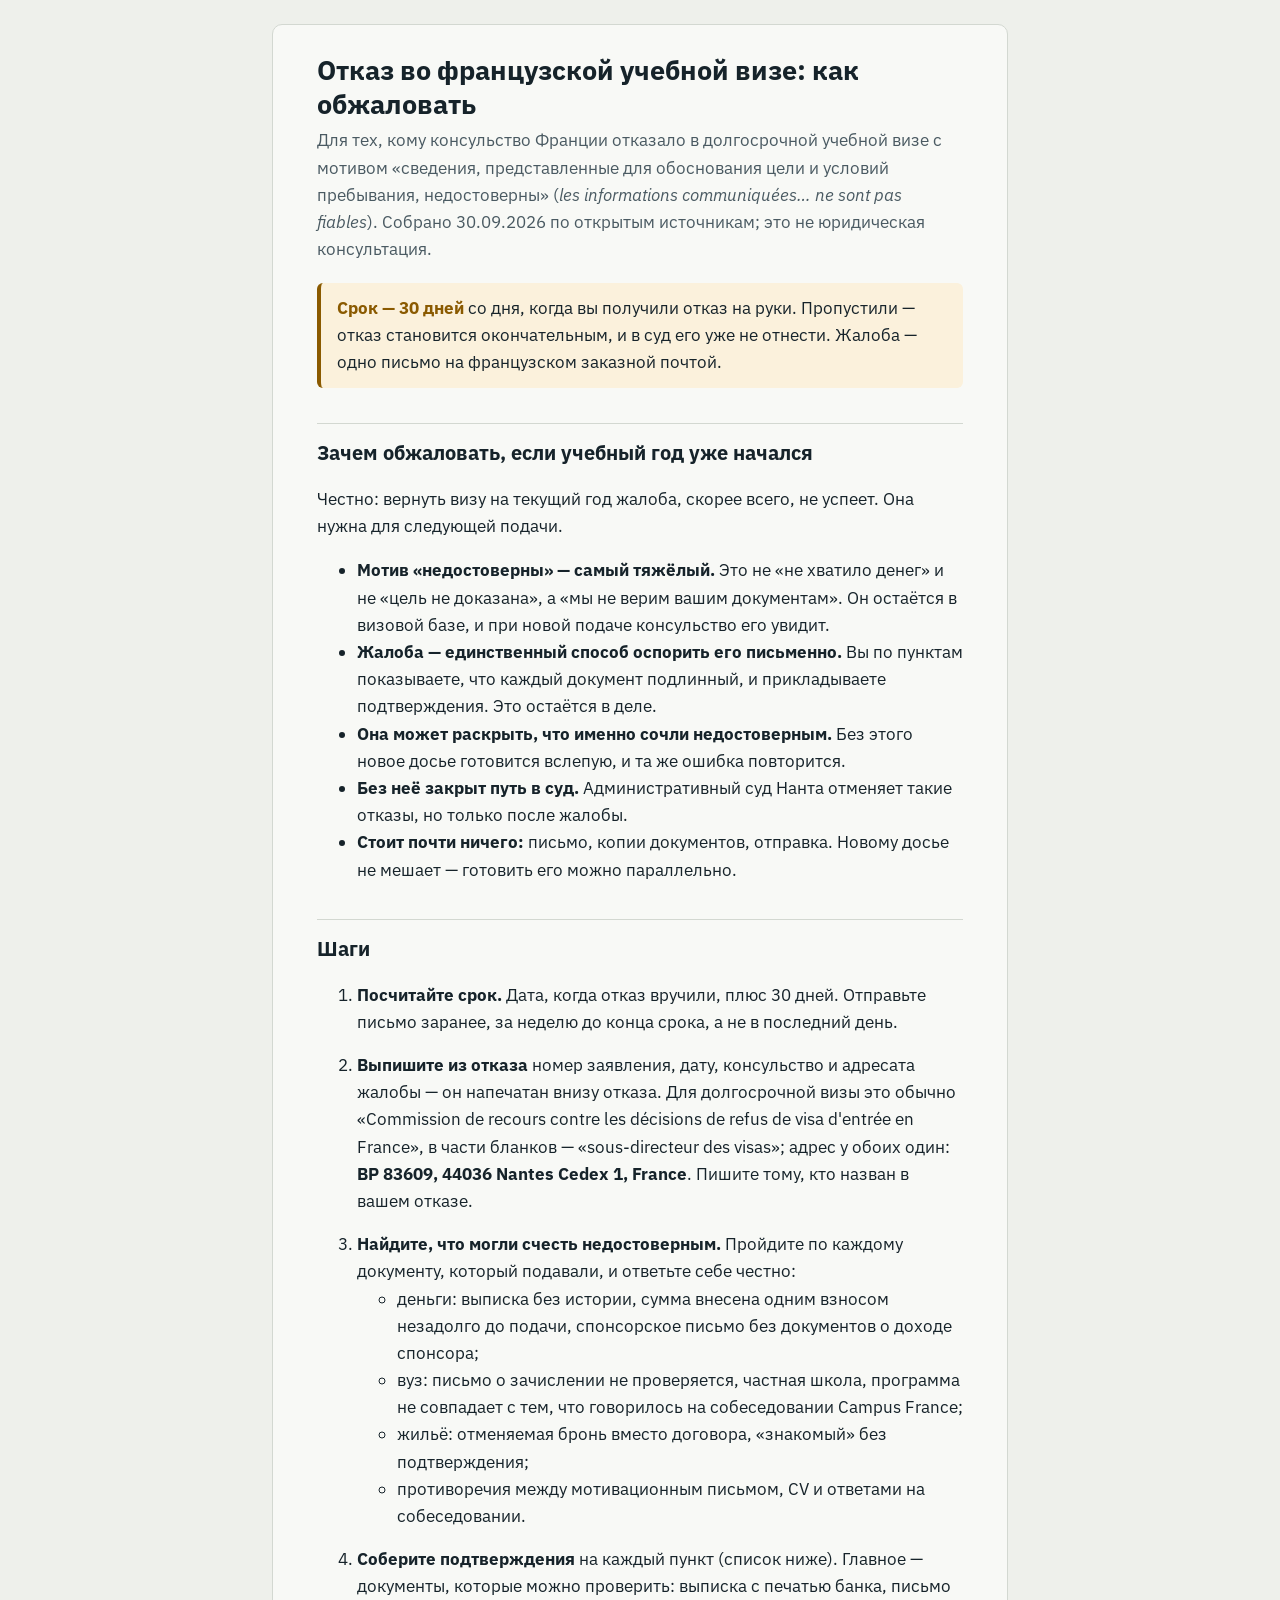
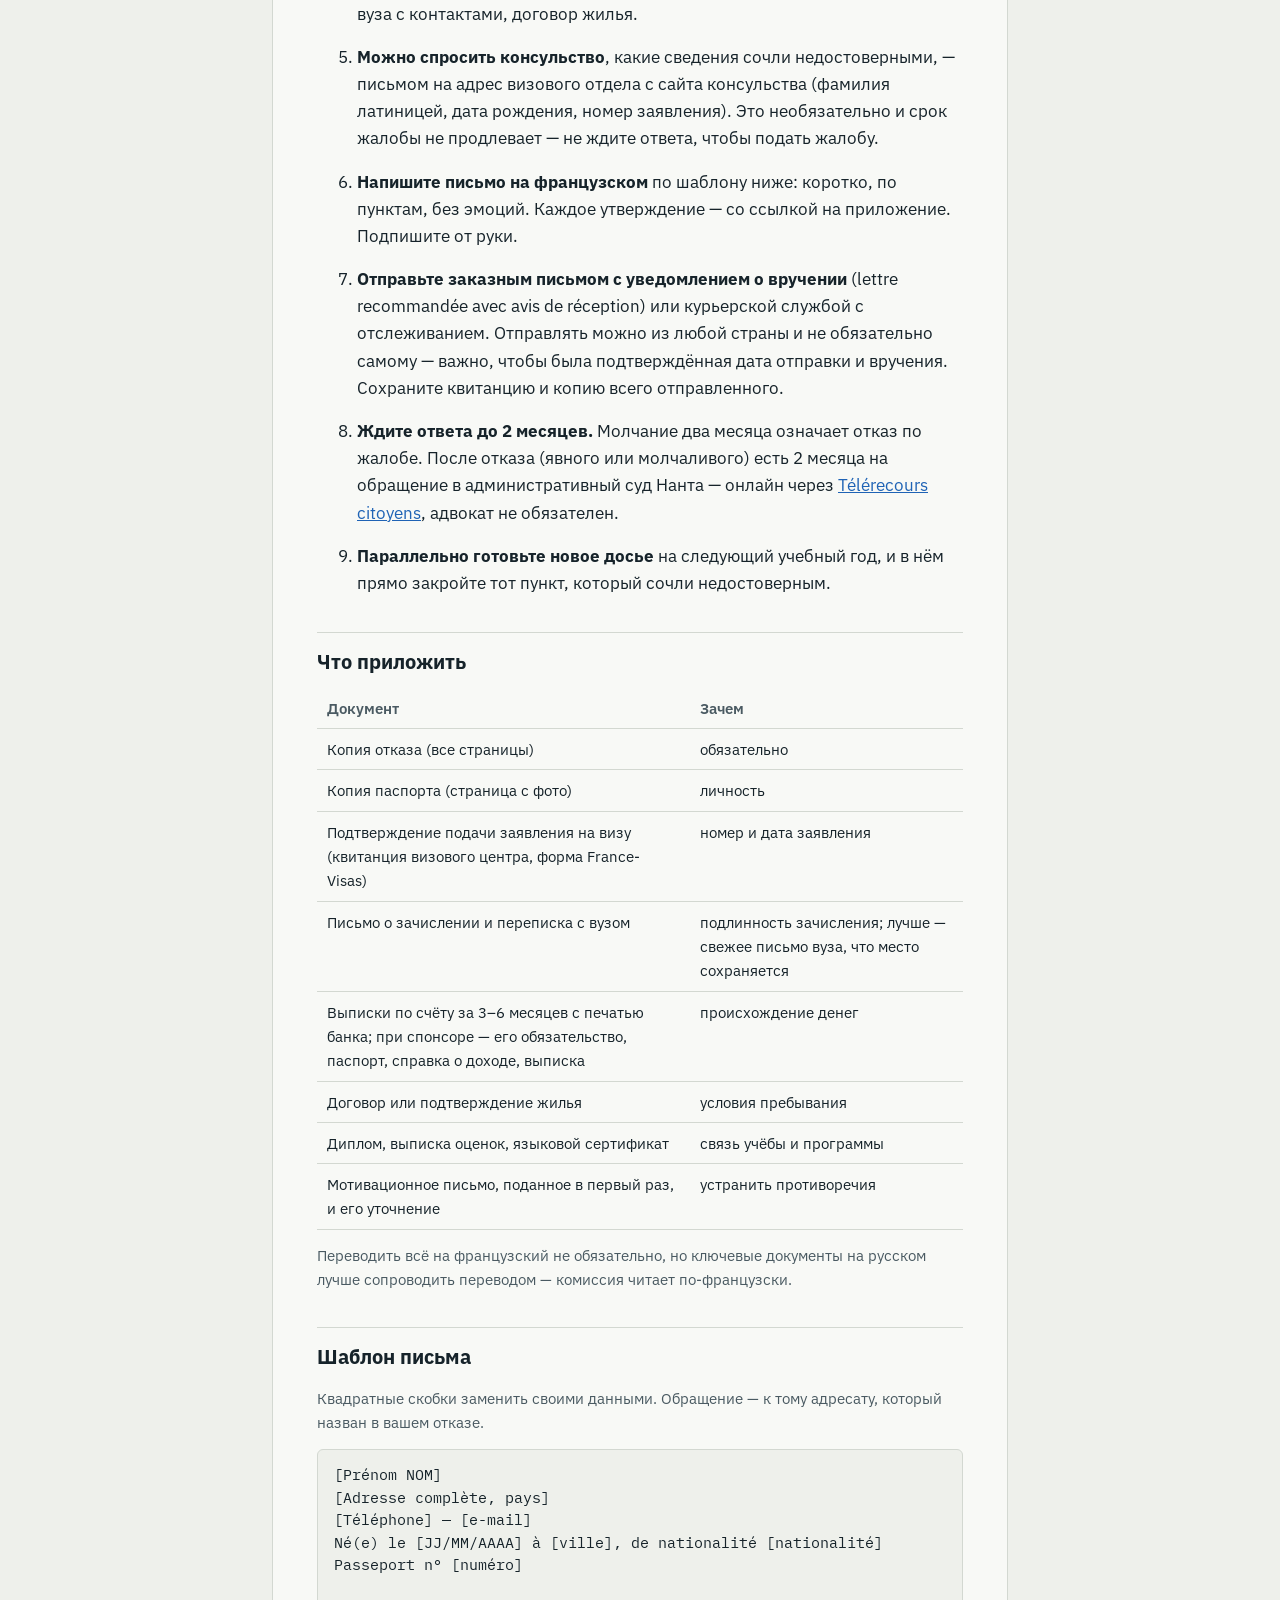
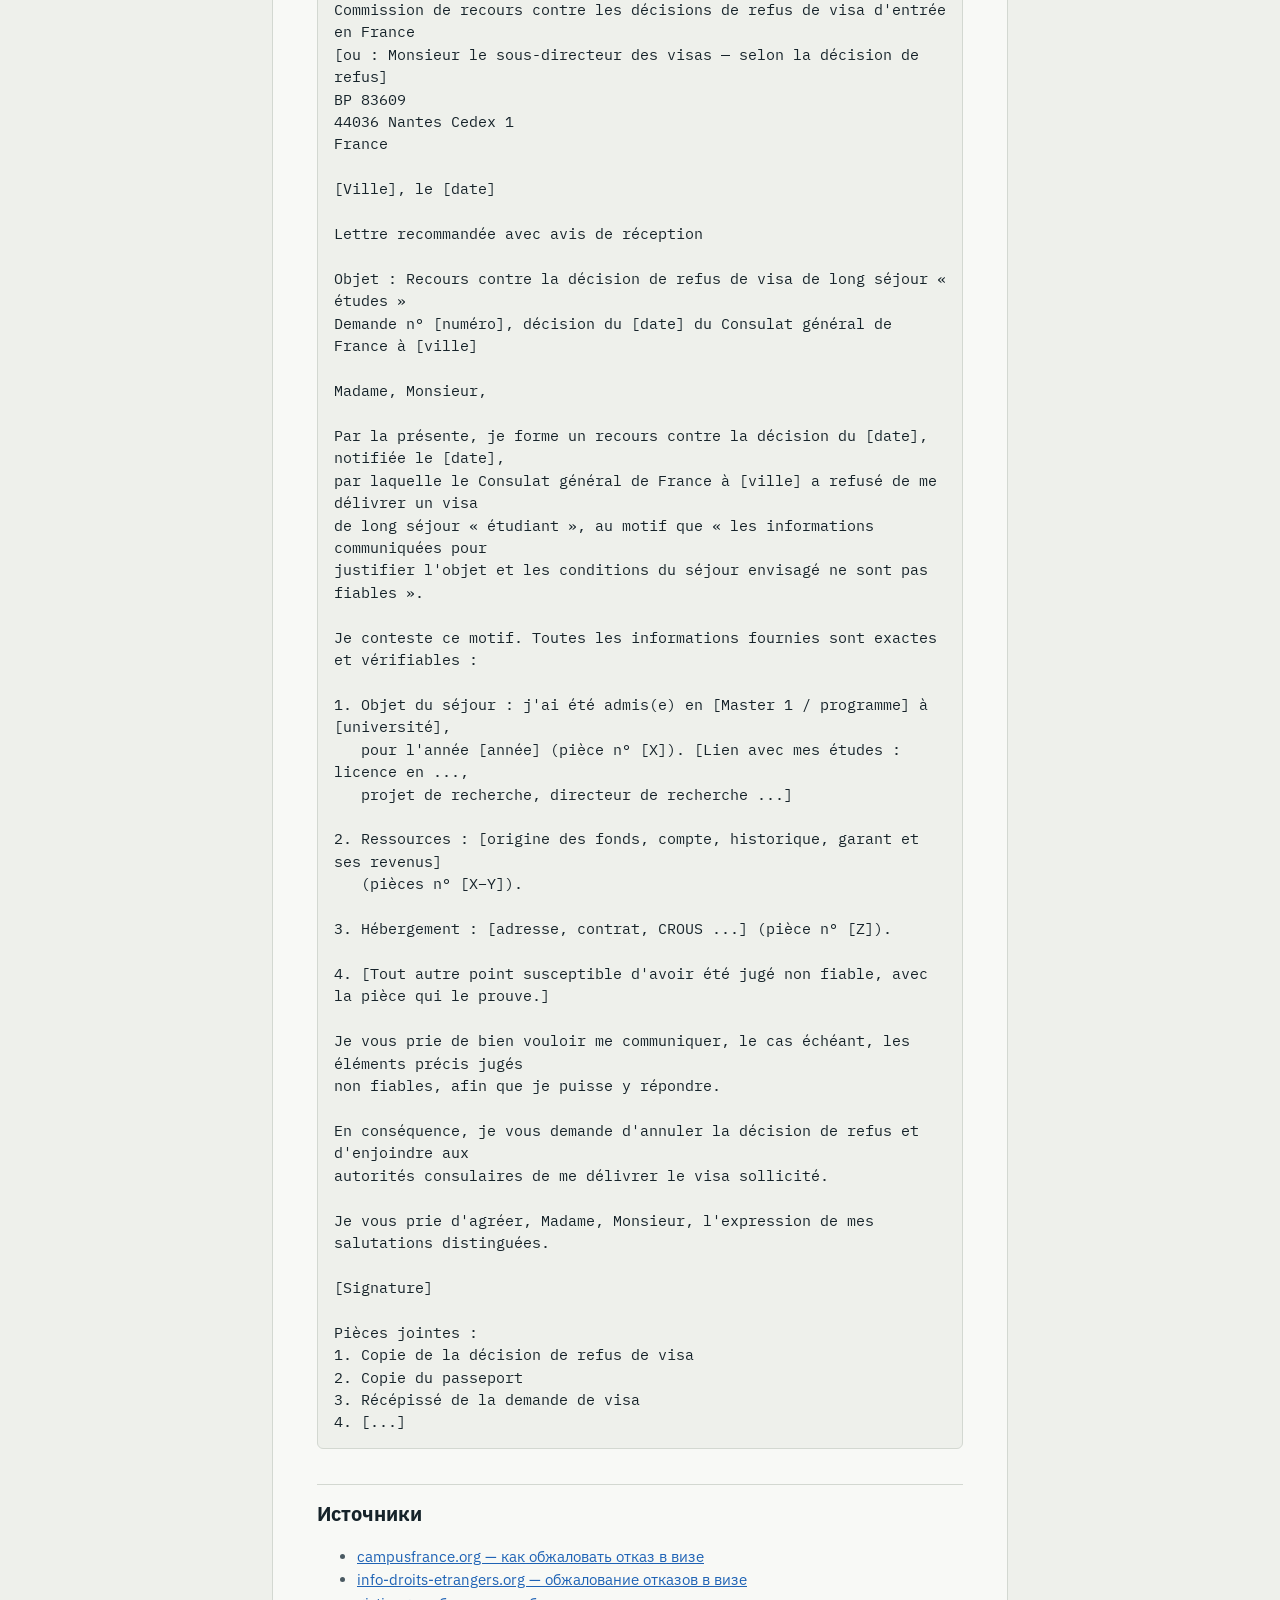
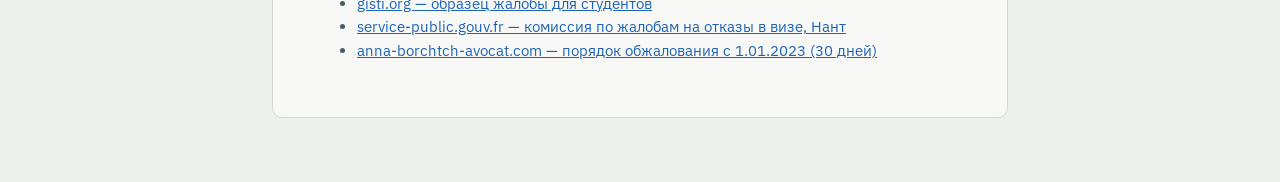
==== life/france/visa-refusal-appeal/index.html @ 709fa616 "visa-refusal-appeal: как обжаловать отказ во французской учебной визе Co-Authored-By: Claude Opus 5." ====
<!doctype html>
<html lang="ru">
<head>
<meta charset="utf-8">
<meta name="viewport" content="width=device-width, initial-scale=1">
<title>Отказ во французской учебной визе: как обжаловать</title>
<meta name="description" content="Отказ во французской долгосрочной учебной визе с мотивом «сведения недостоверны»: зачем обжаловать, даже если учебный год уже начался, и как подать жалобу в Нант за 30 дней. Шаги, список приложений, шаблон письма на французском.">
<link rel="canonical" href="https://mpashka.github.io/pages/life/france/visa-refusal-appeal/">
<meta property="og:type" content="article">
<meta property="og:url" content="https://mpashka.github.io/pages/life/france/visa-refusal-appeal/">
<meta property="og:title" content="Отказ во французской учебной визе: как обжаловать">
<meta property="og:description" content="30 дней на жалобу в Нант. Зачем она нужна, что приложить, шаблон письма на французском.">
<meta property="og:locale" content="ru_RU">
<link rel="preconnect" href="https://fonts.googleapis.com">
<link rel="preconnect" href="https://fonts.gstatic.com" crossorigin>
<link rel="stylesheet" href="https://fonts.googleapis.com/css2?family=IBM+Plex+Mono:wght@400;500&family=IBM+Plex+Sans:ital,wght@0,400;0,500;0,600;1,400&display=swap&subset=cyrillic,latin-ext">
<style>
:root {
  color-scheme: light;
  --ground: #eef0eb;
  --paper: #f8f9f6;
  --ink: #16232a;
  --ink-2: #4a5a62;
  --rule: #d3d8d1;
  --signal: #8a5a00;
  --signal-bg: #fbf1dc;
  --link: #1f63b5;
}
@media (prefers-color-scheme: dark) {
  :root {
    color-scheme: dark;
    --ground: #12181b;
    --paper: #182125;
    --ink: #e4eae7;
    --ink-2: #a7b4b9;
    --rule: #2e3a3f;
    --signal: #f0b54a;
    --signal-bg: #2b2415;
    --link: #7fb2f0;
  }
}
* { box-sizing: border-box; }
body {
  margin: 0;
  background: var(--ground);
  color: var(--ink);
  font: 17px/1.6 "IBM Plex Sans", system-ui, -apple-system, "Segoe UI", sans-serif;
  padding: 24px 16px 64px;
}
main {
  max-width: 46rem;
  margin: 0 auto;
  background: var(--paper);
  border: 1px solid var(--rule);
  border-radius: 10px;
  padding: 28px clamp(16px, 4vw, 44px) 40px;
}
h1 { font-size: 1.7rem; line-height: 1.25; margin: 0 0 .4rem; }
h2 { font-size: 1.25rem; margin: 2.2rem 0 .6rem; padding-top: .8rem; border-top: 1px solid var(--rule); }
h3 { font-size: 1.05rem; margin: 1.4rem 0 .4rem; }
p, li { max-width: 42rem; }
.lead { color: var(--ink-2); margin-top: 0; }
.alert {
  background: var(--signal-bg);
  border-left: 4px solid var(--signal);
  padding: 12px 16px;
  border-radius: 6px;
  margin: 1.2rem 0;
}
.alert strong { color: var(--signal); }
a { color: var(--link); }
ol.steps > li { margin-bottom: 1rem; }
code, pre { font-family: "IBM Plex Mono", ui-monospace, monospace; font-size: .88em; }
.letter {
  overflow-x: auto;
  background: var(--ground);
  border: 1px solid var(--rule);
  border-radius: 6px;
  padding: 14px 16px;
  white-space: pre-wrap;
  line-height: 1.5;
}
.table-wrap { overflow-x: auto; }
table { border-collapse: collapse; width: 100%; font-size: .95rem; }
th, td { text-align: left; vertical-align: top; padding: 8px 10px; border-bottom: 1px solid var(--rule); }
th { color: var(--ink-2); font-weight: 600; }
.muted { color: var(--ink-2); font-size: .92rem; }
</style>
</head>
<body>
<main>
<h1>Отказ во французской учебной визе: как обжаловать</h1>
<p class="lead">Для тех, кому консульство Франции отказало в долгосрочной учебной визе с мотивом
«сведения, представленные для обоснования цели и условий пребывания, недостоверны»
(<i>les informations communiquées… ne sont pas fiables</i>). Собрано 30.09.2026 по открытым
источникам; это не юридическая консультация.</p>

<div class="alert"><strong>Срок — 30 дней</strong> со дня, когда вы получили отказ на руки. Пропустили —
отказ становится окончательным, и в суд его уже не отнести. Жалоба — одно письмо на французском
заказной почтой.</div>

<h2>Зачем обжаловать, если учебный год уже начался</h2>
<p>Честно: вернуть визу на текущий год жалоба, скорее всего, не успеет. Она нужна для следующей подачи.</p>
<ul>
  <li><b>Мотив «недостоверны» — самый тяжёлый.</b> Это не «не хватило денег» и не «цель не
    доказана», а «мы не верим вашим документам». Он остаётся в визовой базе, и при новой подаче
    консульство его увидит.</li>
  <li><b>Жалоба — единственный способ оспорить его письменно.</b> Вы по пунктам показываете, что
    каждый документ подлинный, и прикладываете подтверждения. Это остаётся в деле.</li>
  <li><b>Она может раскрыть, что именно сочли недостоверным.</b> Без этого новое досье
    готовится вслепую, и та же ошибка повторится.</li>
  <li><b>Без неё закрыт путь в суд.</b> Административный суд Нанта отменяет такие отказы, но
    только после жалобы.</li>
  <li><b>Стоит почти ничего:</b> письмо, копии документов, отправка. Новому досье не мешает —
    готовить его можно параллельно.</li>
</ul>

<h2>Шаги</h2>
<ol class="steps">
  <li><b>Посчитайте срок.</b> Дата, когда отказ вручили, плюс 30 дней. Отправьте письмо
    заранее, за неделю до конца срока, а не в последний день.</li>
  <li><b>Выпишите из отказа</b> номер заявления, дату, консульство и адресата жалобы — он
    напечатан внизу отказа. Для долгосрочной визы это обычно «Commission de recours contre les
    décisions de refus de visa d'entrée en France», в части бланков — «sous-directeur des visas»;
    адрес у обоих один: <b>BP 83609, 44036 Nantes Cedex 1, France</b>. Пишите тому, кто назван в
    вашем отказе.</li>
  <li><b>Найдите, что могли счесть недостоверным.</b> Пройдите по каждому документу, который
    подавали, и ответьте себе честно:
    <ul>
      <li>деньги: выписка без истории, сумма внесена одним взносом незадолго до подачи,
        спонсорское письмо без документов о доходе спонсора;</li>
      <li>вуз: письмо о зачислении не проверяется, частная школа, программа не совпадает с
        тем, что говорилось на собеседовании Campus France;</li>
      <li>жильё: отменяемая бронь вместо договора, «знакомый» без подтверждения;</li>
      <li>противоречия между мотивационным письмом, CV и ответами на собеседовании.</li>
    </ul></li>
  <li><b>Соберите подтверждения</b> на каждый пункт (список ниже). Главное — документы, которые
    можно проверить: выписка с печатью банка, письмо вуза с контактами, договор жилья.</li>
  <li><b>Можно спросить консульство</b>, какие сведения сочли недостоверными, — письмом на
    адрес визового отдела с сайта консульства (фамилия латиницей, дата рождения, номер
    заявления). Это необязательно и срок жалобы не продлевает — не ждите ответа, чтобы подать жалобу.</li>
  <li><b>Напишите письмо на французском</b> по шаблону ниже: коротко, по пунктам, без эмоций.
    Каждое утверждение — со ссылкой на приложение. Подпишите от руки.</li>
  <li><b>Отправьте заказным письмом с уведомлением о вручении</b> (lettre recommandée avec avis
    de réception) или курьерской службой с отслеживанием. Отправлять можно из любой страны и
    не обязательно самому — важно, чтобы была подтверждённая дата отправки и вручения. Сохраните
    квитанцию и копию всего отправленного.</li>
  <li><b>Ждите ответа до 2 месяцев.</b> Молчание два месяца означает отказ по жалобе. После
    отказа (явного или молчаливого) есть 2 месяца на обращение в административный суд Нанта —
    онлайн через <a href="https://citoyens.telerecours.fr/">Télérecours citoyens</a>, адвокат не обязателен.</li>
  <li><b>Параллельно готовьте новое досье</b> на следующий учебный год, и в нём прямо закройте тот
    пункт, который сочли недостоверным.</li>
</ol>

<h2>Что приложить</h2>
<div class="table-wrap">
<table>
  <tr><th>Документ</th><th>Зачем</th></tr>
  <tr><td>Копия отказа (все страницы)</td><td>обязательно</td></tr>
  <tr><td>Копия паспорта (страница с фото)</td><td>личность</td></tr>
  <tr><td>Подтверждение подачи заявления на визу (квитанция визового центра, форма France-Visas)</td><td>номер и дата заявления</td></tr>
  <tr><td>Письмо о зачислении и переписка с вузом</td><td>подлинность зачисления; лучше — свежее письмо вуза, что место сохраняется</td></tr>
  <tr><td>Выписки по счёту за 3–6 месяцев с печатью банка; при спонсоре — его обязательство, паспорт, справка о доходе, выписка</td><td>происхождение денег</td></tr>
  <tr><td>Договор или подтверждение жилья</td><td>условия пребывания</td></tr>
  <tr><td>Диплом, выписка оценок, языковой сертификат</td><td>связь учёбы и программы</td></tr>
  <tr><td>Мотивационное письмо, поданное в первый раз, и его уточнение</td><td>устранить противоречия</td></tr>
</table>
</div>
<p class="muted">Переводить всё на французский не обязательно, но ключевые документы на русском лучше
сопроводить переводом — комиссия читает по-французски.</p>

<h2>Шаблон письма</h2>
<p class="muted">Квадратные скобки заменить своими данными. Обращение — к тому адресату, который назван в вашем отказе.</p>
<pre class="letter">[Prénom NOM]
[Adresse complète, pays]
[Téléphone] — [e-mail]
Né(e) le [JJ/MM/AAAA] à [ville], de nationalité [nationalité]
Passeport n° [numéro]

Commission de recours contre les décisions de refus de visa d'entrée en France
[ou : Monsieur le sous-directeur des visas — selon la décision de refus]
BP 83609
44036 Nantes Cedex 1
France

[Ville], le [date]

Lettre recommandée avec avis de réception

Objet : Recours contre la décision de refus de visa de long séjour « études »
Demande n° [numéro], décision du [date] du Consulat général de France à [ville]

Madame, Monsieur,

Par la présente, je forme un recours contre la décision du [date], notifiée le [date],
par laquelle le Consulat général de France à [ville] a refusé de me délivrer un visa
de long séjour « étudiant », au motif que « les informations communiquées pour
justifier l'objet et les conditions du séjour envisagé ne sont pas fiables ».

Je conteste ce motif. Toutes les informations fournies sont exactes et vérifiables :

1. Objet du séjour : j'ai été admis(e) en [Master 1 / programme] à [université],
   pour l'année [année] (pièce n° [X]). [Lien avec mes études : licence en ...,
   projet de recherche, directeur de recherche ...]

2. Ressources : [origine des fonds, compte, historique, garant et ses revenus]
   (pièces n° [X–Y]).

3. Hébergement : [adresse, contrat, CROUS ...] (pièce n° [Z]).

4. [Tout autre point susceptible d'avoir été jugé non fiable, avec la pièce qui le prouve.]

Je vous prie de bien vouloir me communiquer, le cas échéant, les éléments précis jugés
non fiables, afin que je puisse y répondre.

En conséquence, je vous demande d'annuler la décision de refus et d'enjoindre aux
autorités consulaires de me délivrer le visa sollicité.

Je vous prie d'agréer, Madame, Monsieur, l'expression de mes salutations distinguées.

[Signature]

Pièces jointes :
1. Copie de la décision de refus de visa
2. Copie du passeport
3. Récépissé de la demande de visa
4. [...]</pre>

<h2>Источники</h2>
<ul class="muted">
  <li><a href="https://www.campusfrance.org/en/appeal-visa-refusal">campusfrance.org — как обжаловать отказ в визе</a></li>
  <li><a href="https://www.info-droits-etrangers.org/venir-en-france/les-recours-contre-les-refus-de-visas/">info-droits-etrangers.org — обжалование отказов в визе</a></li>
  <li><a href="https://www.gisti.org/spip.php?article1281=">gisti.org — образец жалобы для студентов</a></li>
  <li><a href="https://lannuaire.service-public.gouv.fr/gouvernement/2d7cc402-d543-4729-9e56-e4da3ed8bbc6">service-public.gouv.fr — комиссия по жалобам на отказы в визе, Нант</a></li>
  <li><a href="https://anna-borchtch-avocat.com/en/new-administrative-procedures-for-appealing-against-visa-refusals-in-france/">anna-borchtch-avocat.com — порядок обжалования с 1.01.2023 (30 дней)</a></li>
</ul>
</main>
</body>
</html>
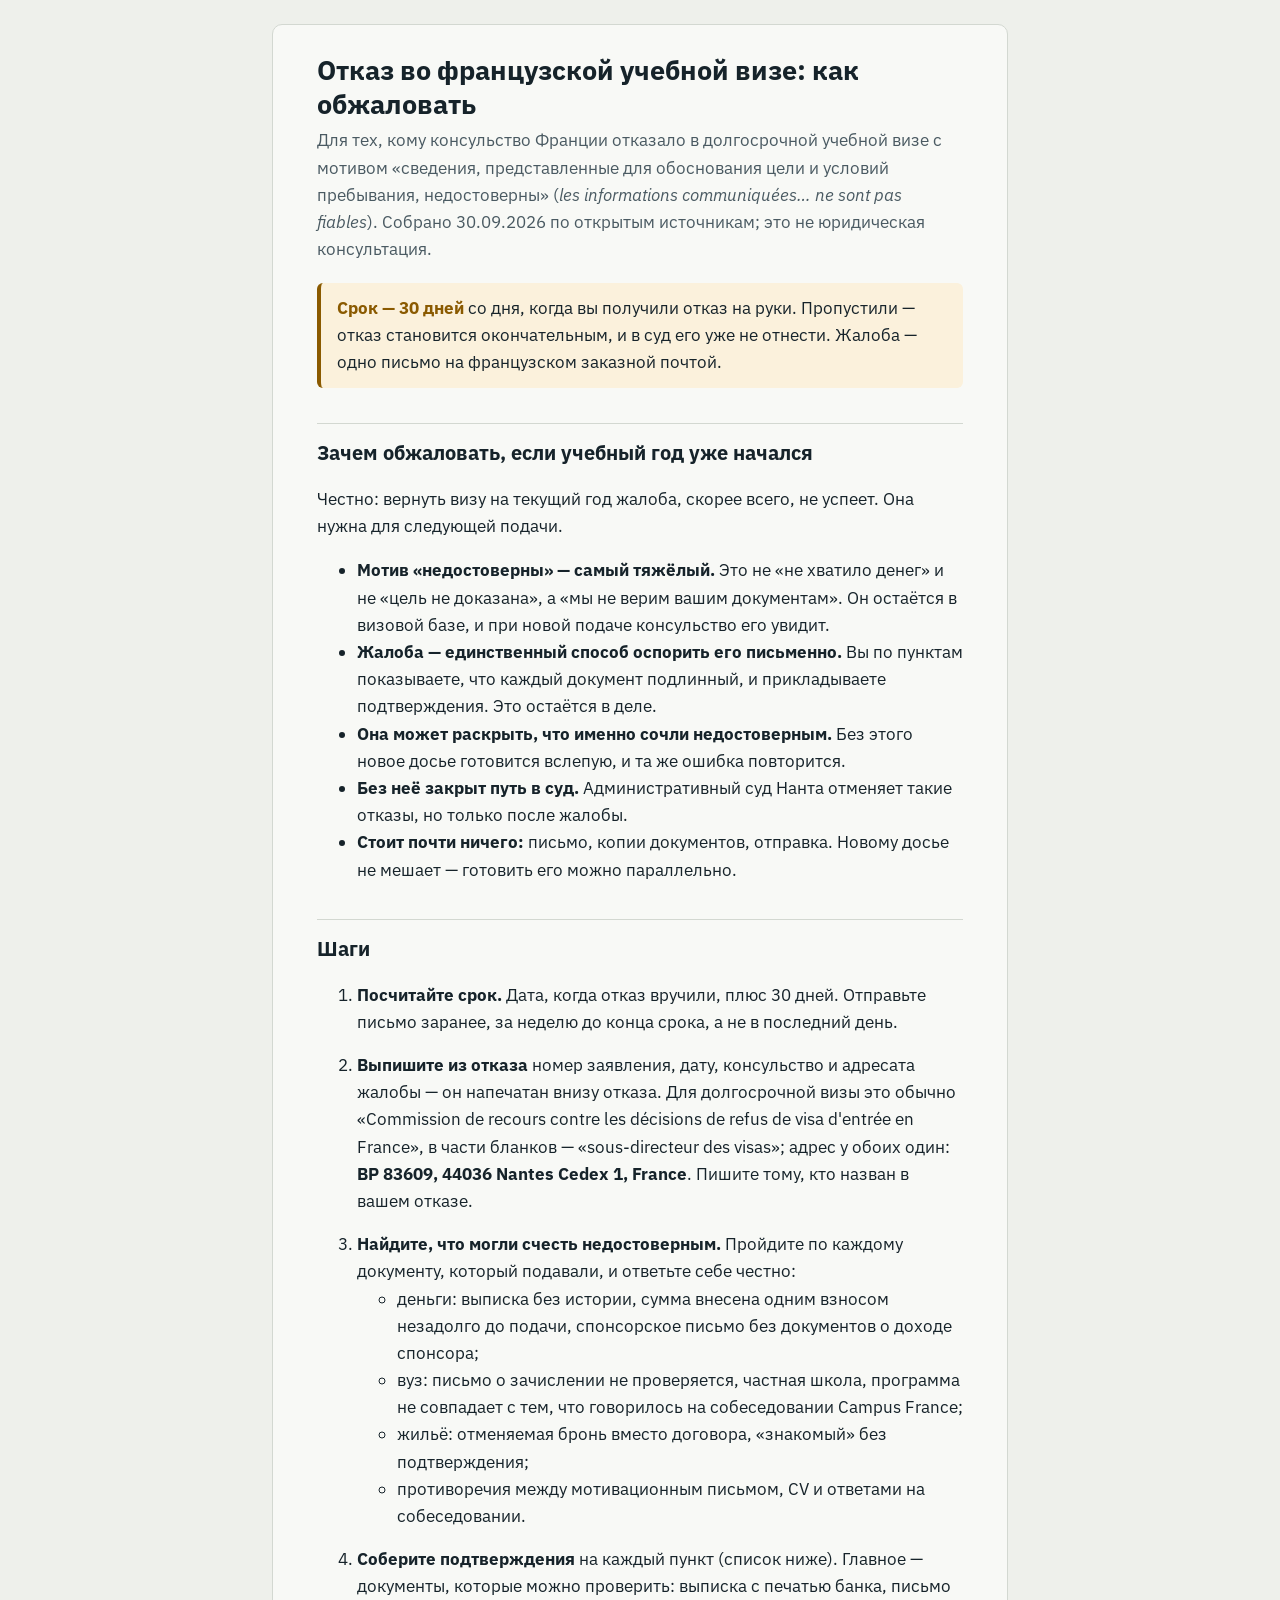
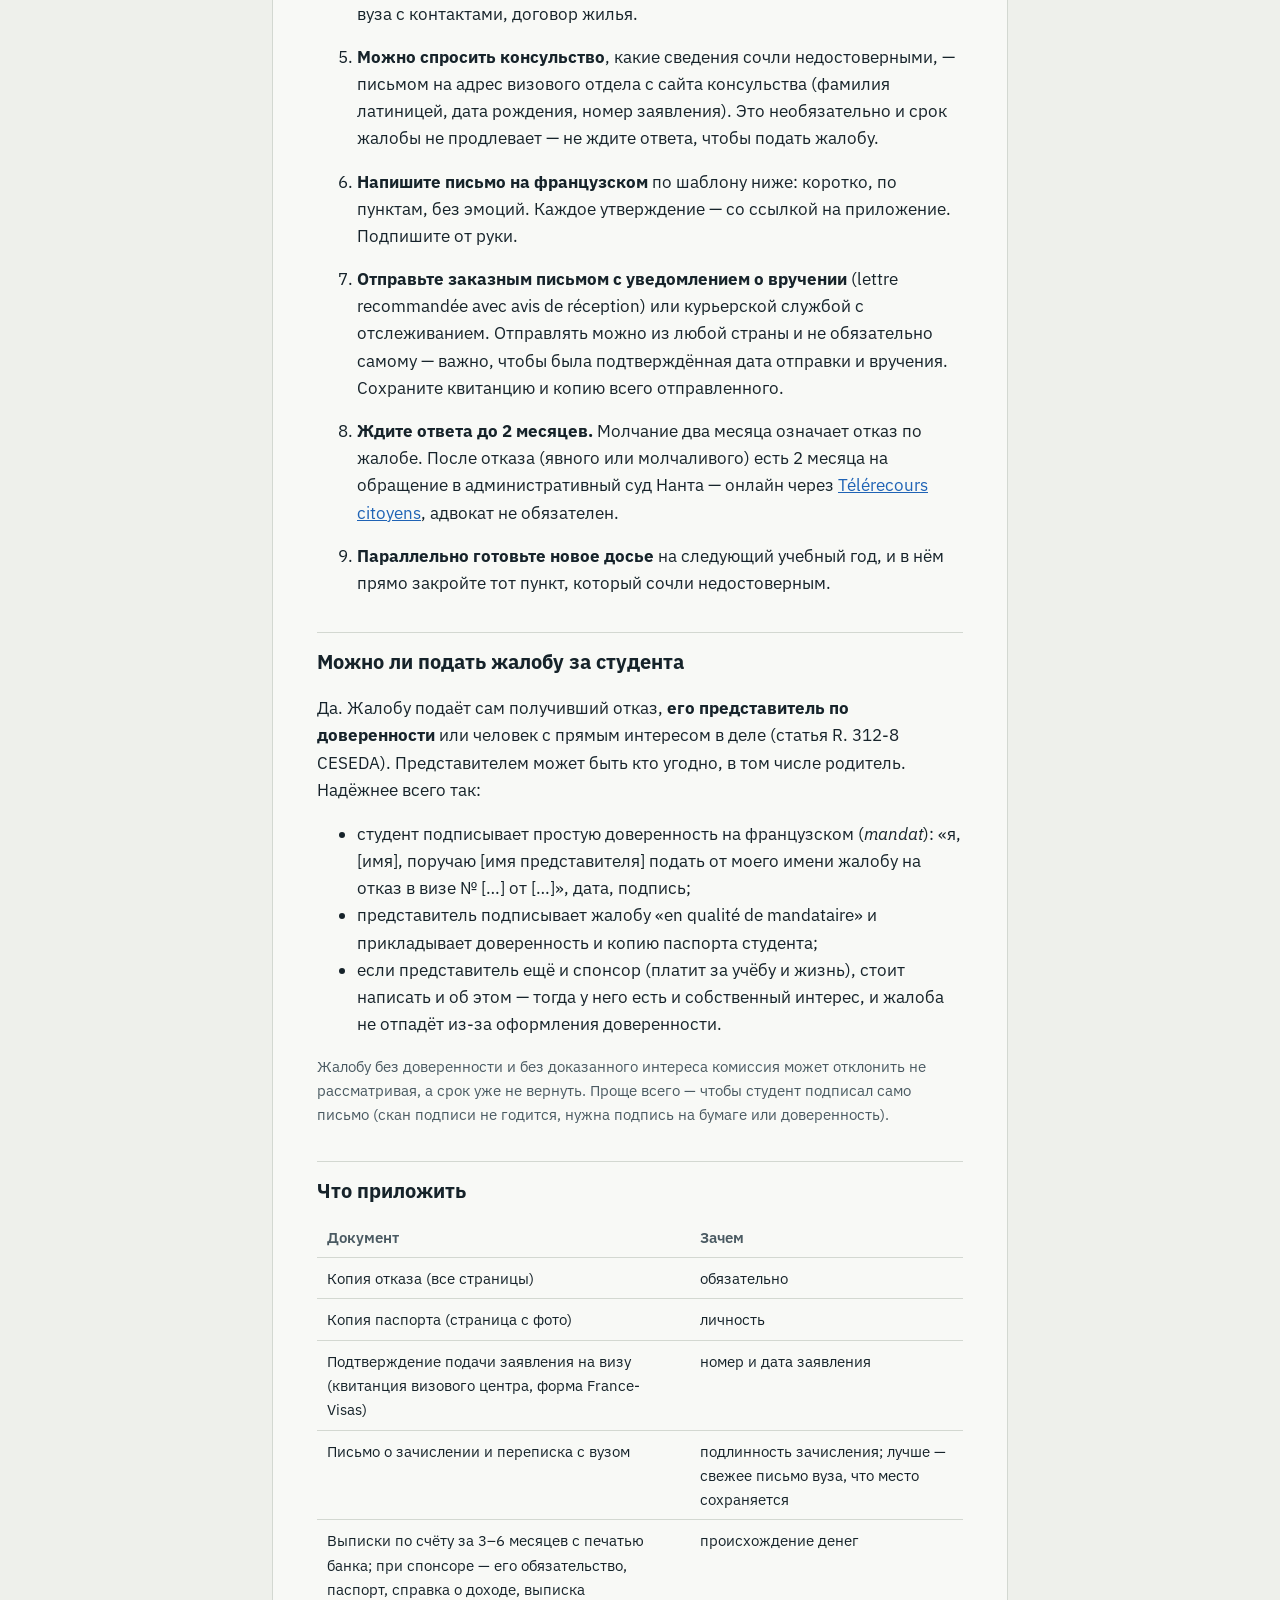
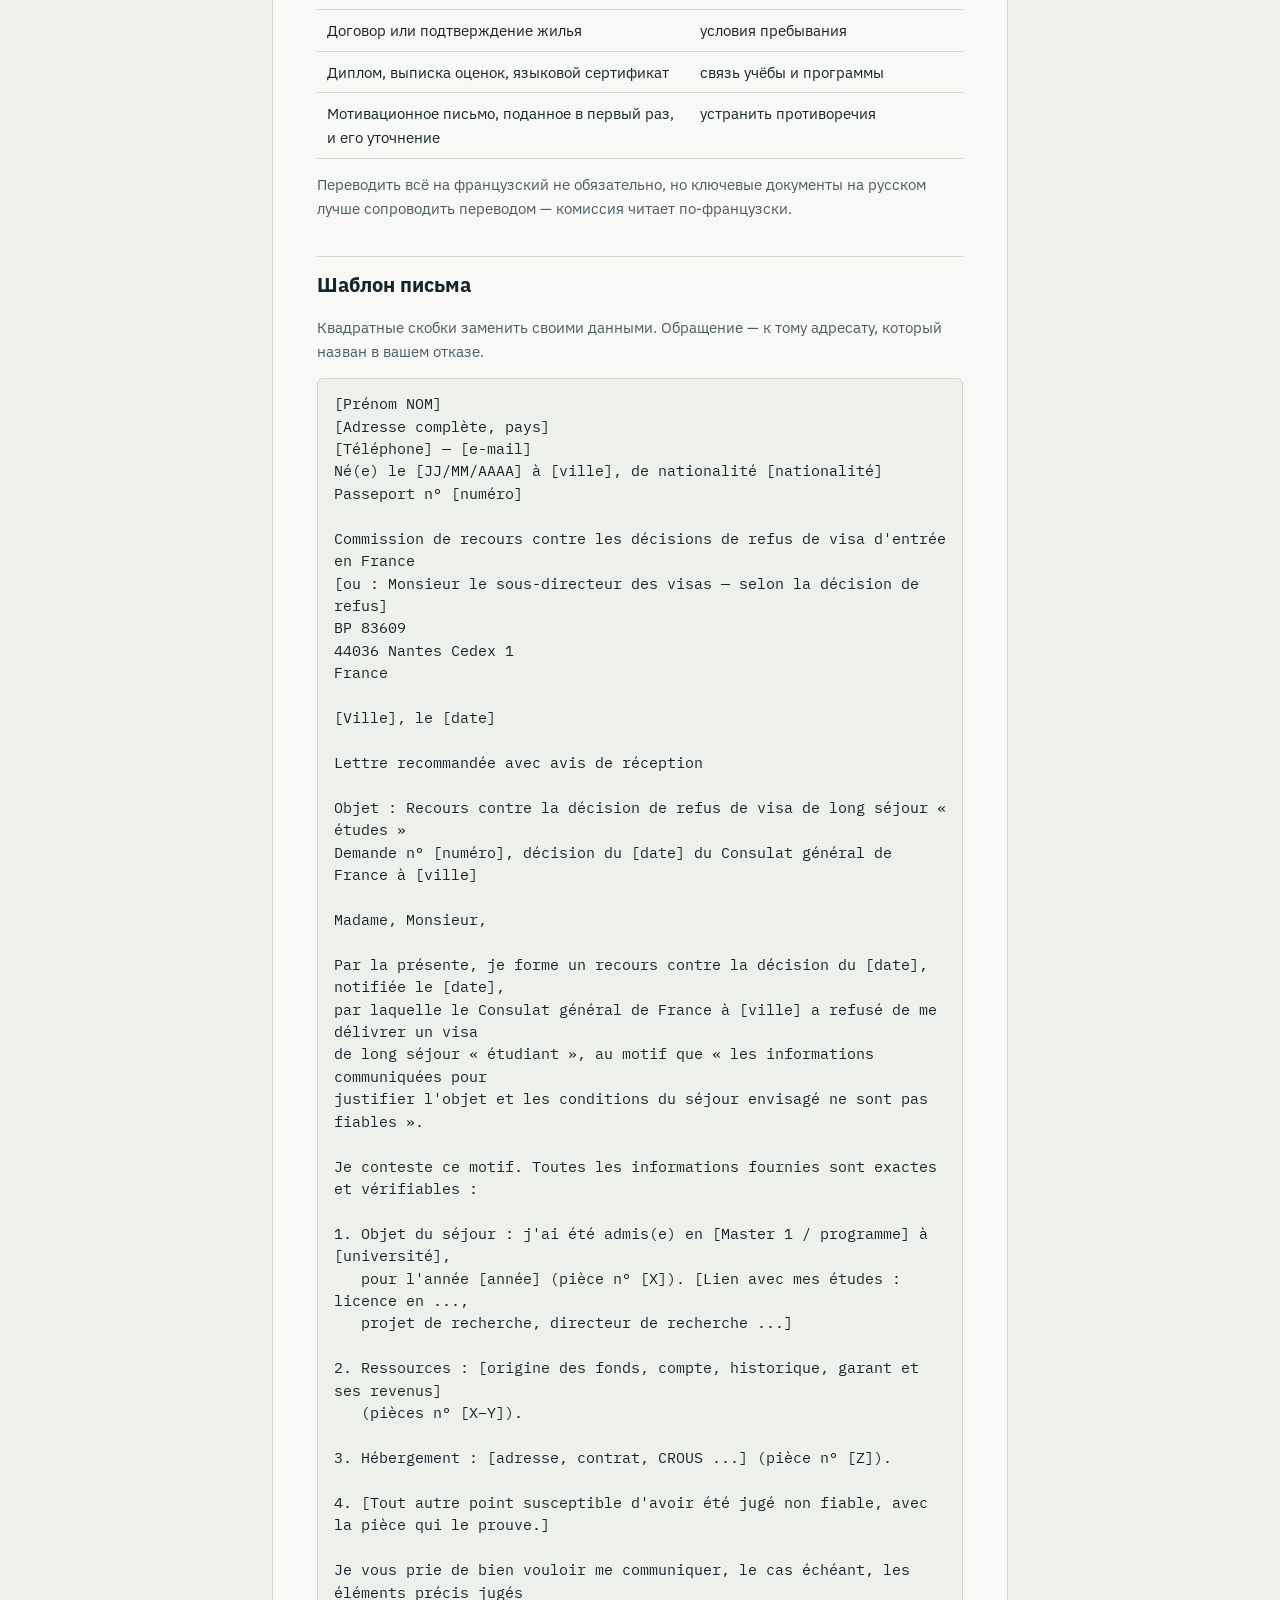
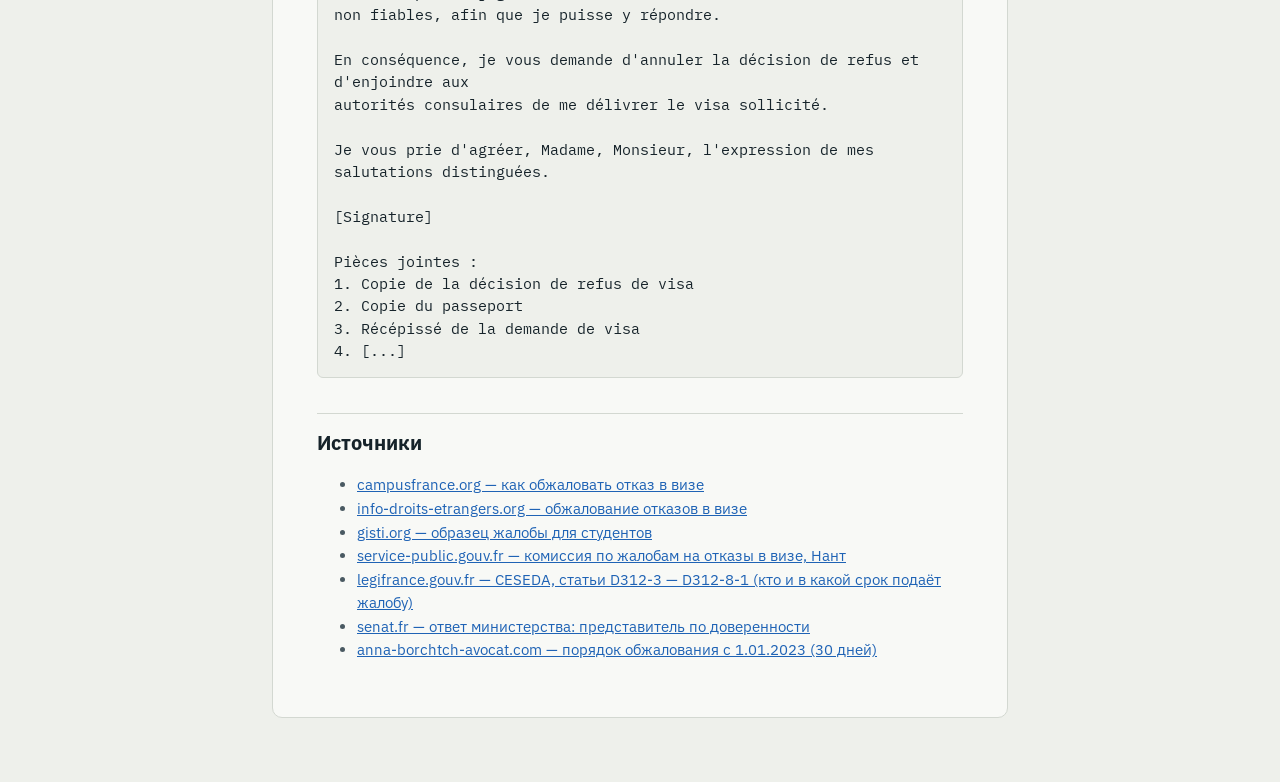
==== commit f2d2757e: "visa-refusal-appeal: жалоба через представителя по доверенности Co-Authored-By: Claude Opus 5.5 <nor" ====
--- a/life/france/visa-refusal-appeal/index.html
+++ b/life/france/visa-refusal-appeal/index.html
@@ -152,6 +152,22 @@
     пункт, который сочли недостоверным.</li>
 </ol>
 
+<h2>Можно ли подать жалобу за студента</h2>
+<p>Да. Жалобу подаёт сам получивший отказ, <b>его представитель по доверенности</b> или человек с
+прямым интересом в деле (статья R. 312-8 CESEDA). Представителем может быть кто угодно, в том
+числе родитель. Надёжнее всего так:</p>
+<ul>
+  <li>студент подписывает простую доверенность на французском (<i>mandat</i>): «я, [имя], поручаю
+    [имя представителя] подать от моего имени жалобу на отказ в визе № […] от […]», дата, подпись;</li>
+  <li>представитель подписывает жалобу «en qualité de mandataire» и прикладывает доверенность и
+    копию паспорта студента;</li>
+  <li>если представитель ещё и спонсор (платит за учёбу и жизнь), стоит написать и об этом —
+    тогда у него есть и собственный интерес, и жалоба не отпадёт из-за оформления доверенности.</li>
+</ul>
+<p class="muted">Жалобу без доверенности и без доказанного интереса комиссия может отклонить не
+рассматривая, а срок уже не вернуть. Проще всего — чтобы студент подписал само письмо (скан подписи
+не годится, нужна подпись на бумаге или доверенность).</p>
+
 <h2>Что приложить</h2>
 <div class="table-wrap">
 <table>
@@ -232,6 +248,8 @@
   <li><a href="https://www.info-droits-etrangers.org/venir-en-france/les-recours-contre-les-refus-de-visas/">info-droits-etrangers.org — обжалование отказов в визе</a></li>
   <li><a href="https://www.gisti.org/spip.php?article1281=">gisti.org — образец жалобы для студентов</a></li>
   <li><a href="https://lannuaire.service-public.gouv.fr/gouvernement/2d7cc402-d543-4729-9e56-e4da3ed8bbc6">service-public.gouv.fr — комиссия по жалобам на отказы в визе, Нант</a></li>
+  <li><a href="https://www.legifrance.gouv.fr/codes/section_lc/LEGITEXT000006070158/LEGISCTA000042800434/">legifrance.gouv.fr — CESEDA, статьи D312-3 — D312-8-1 (кто и в какой срок подаёт жалобу)</a></li>
+  <li><a href="https://www.senat.fr/questions/base/2007/qSEQ071002070.html">senat.fr — ответ министерства: представитель по доверенности</a></li>
   <li><a href="https://anna-borchtch-avocat.com/en/new-administrative-procedures-for-appealing-against-visa-refusals-in-france/">anna-borchtch-avocat.com — порядок обжалования с 1.01.2023 (30 дней)</a></li>
 </ul>
 </main>
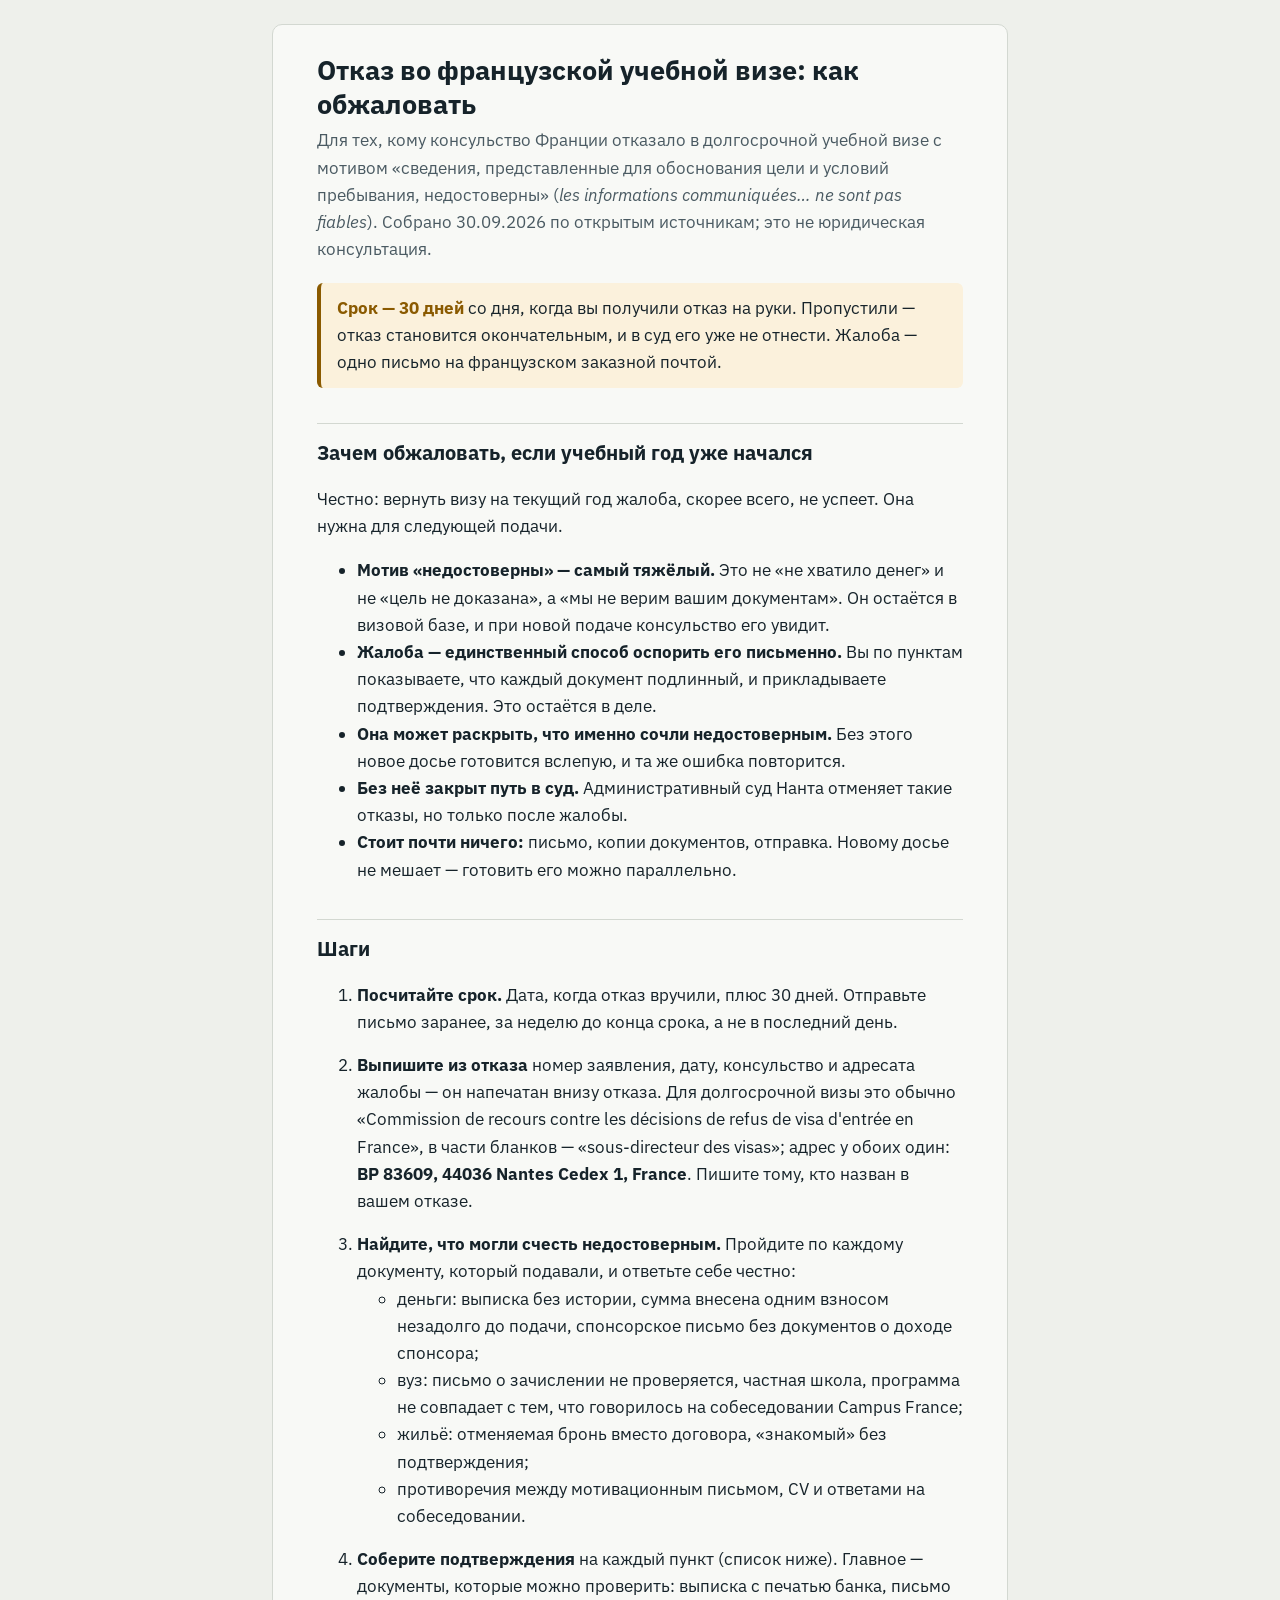
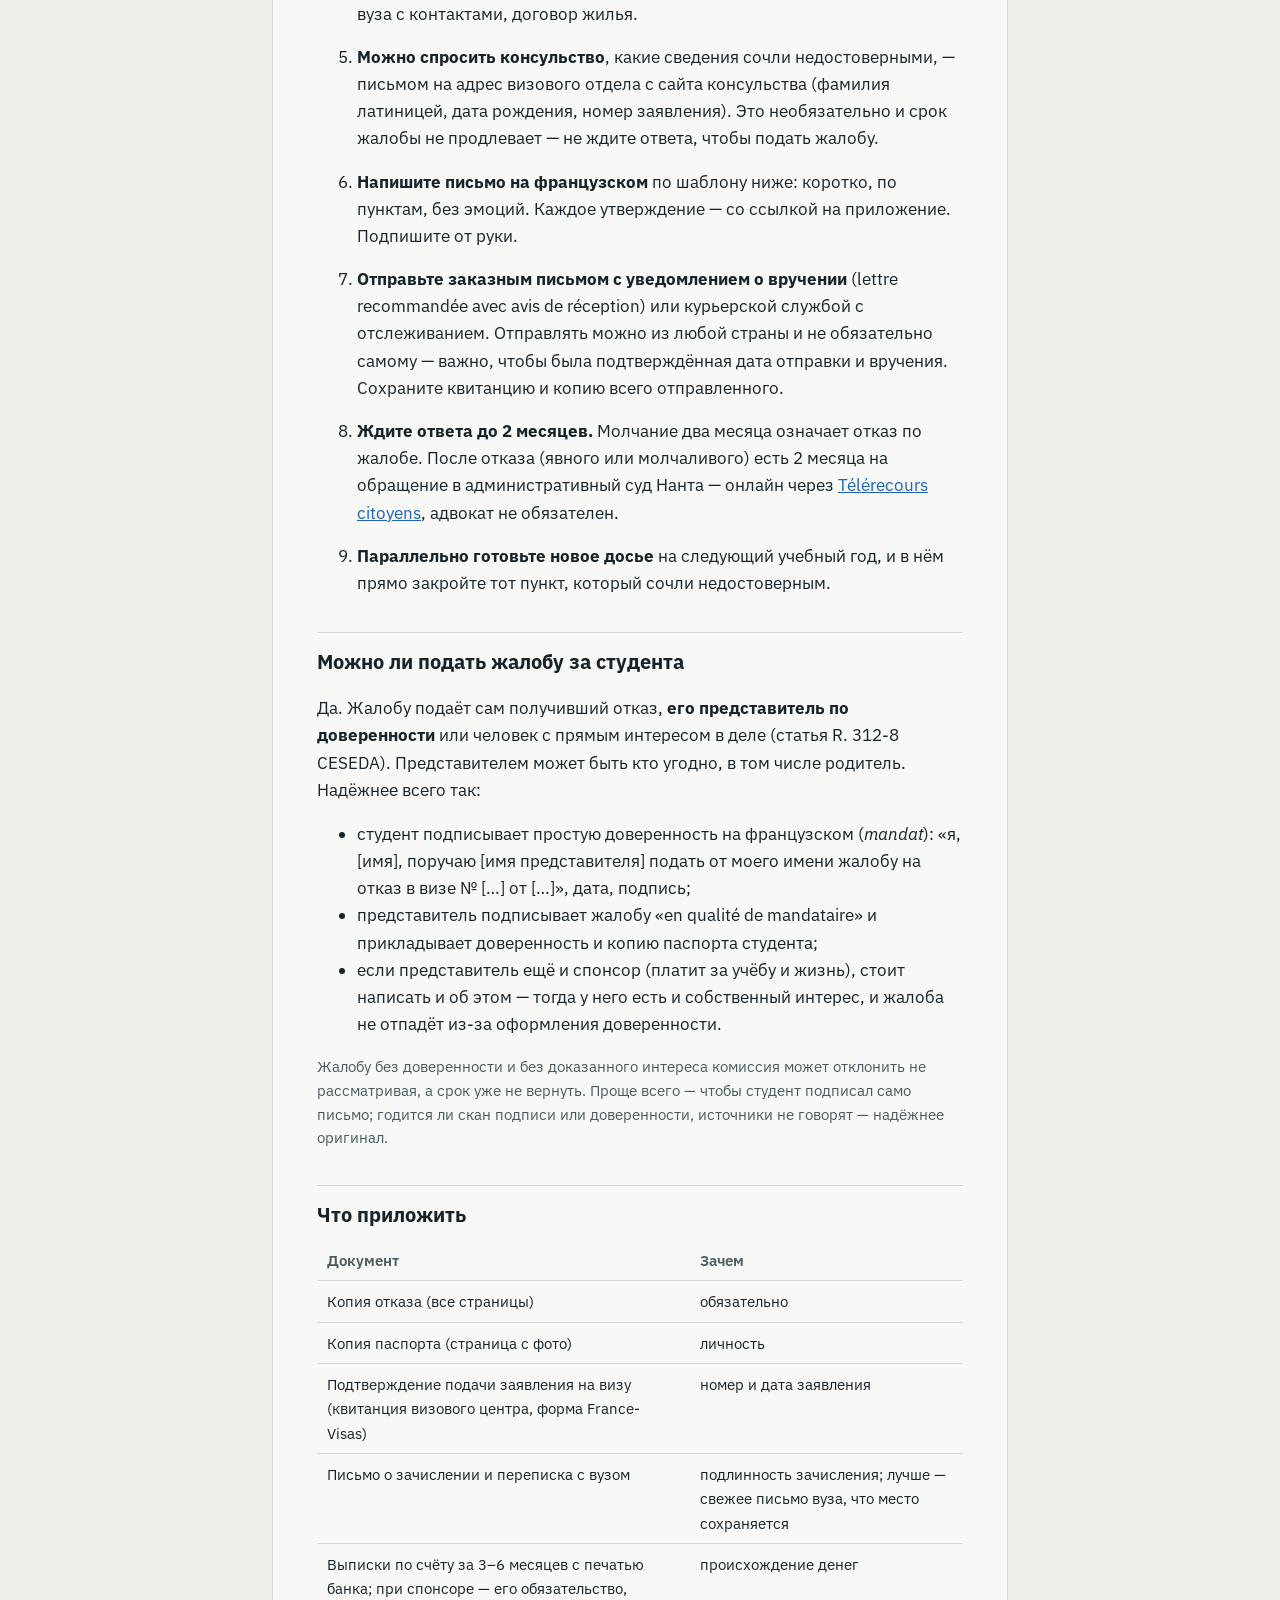
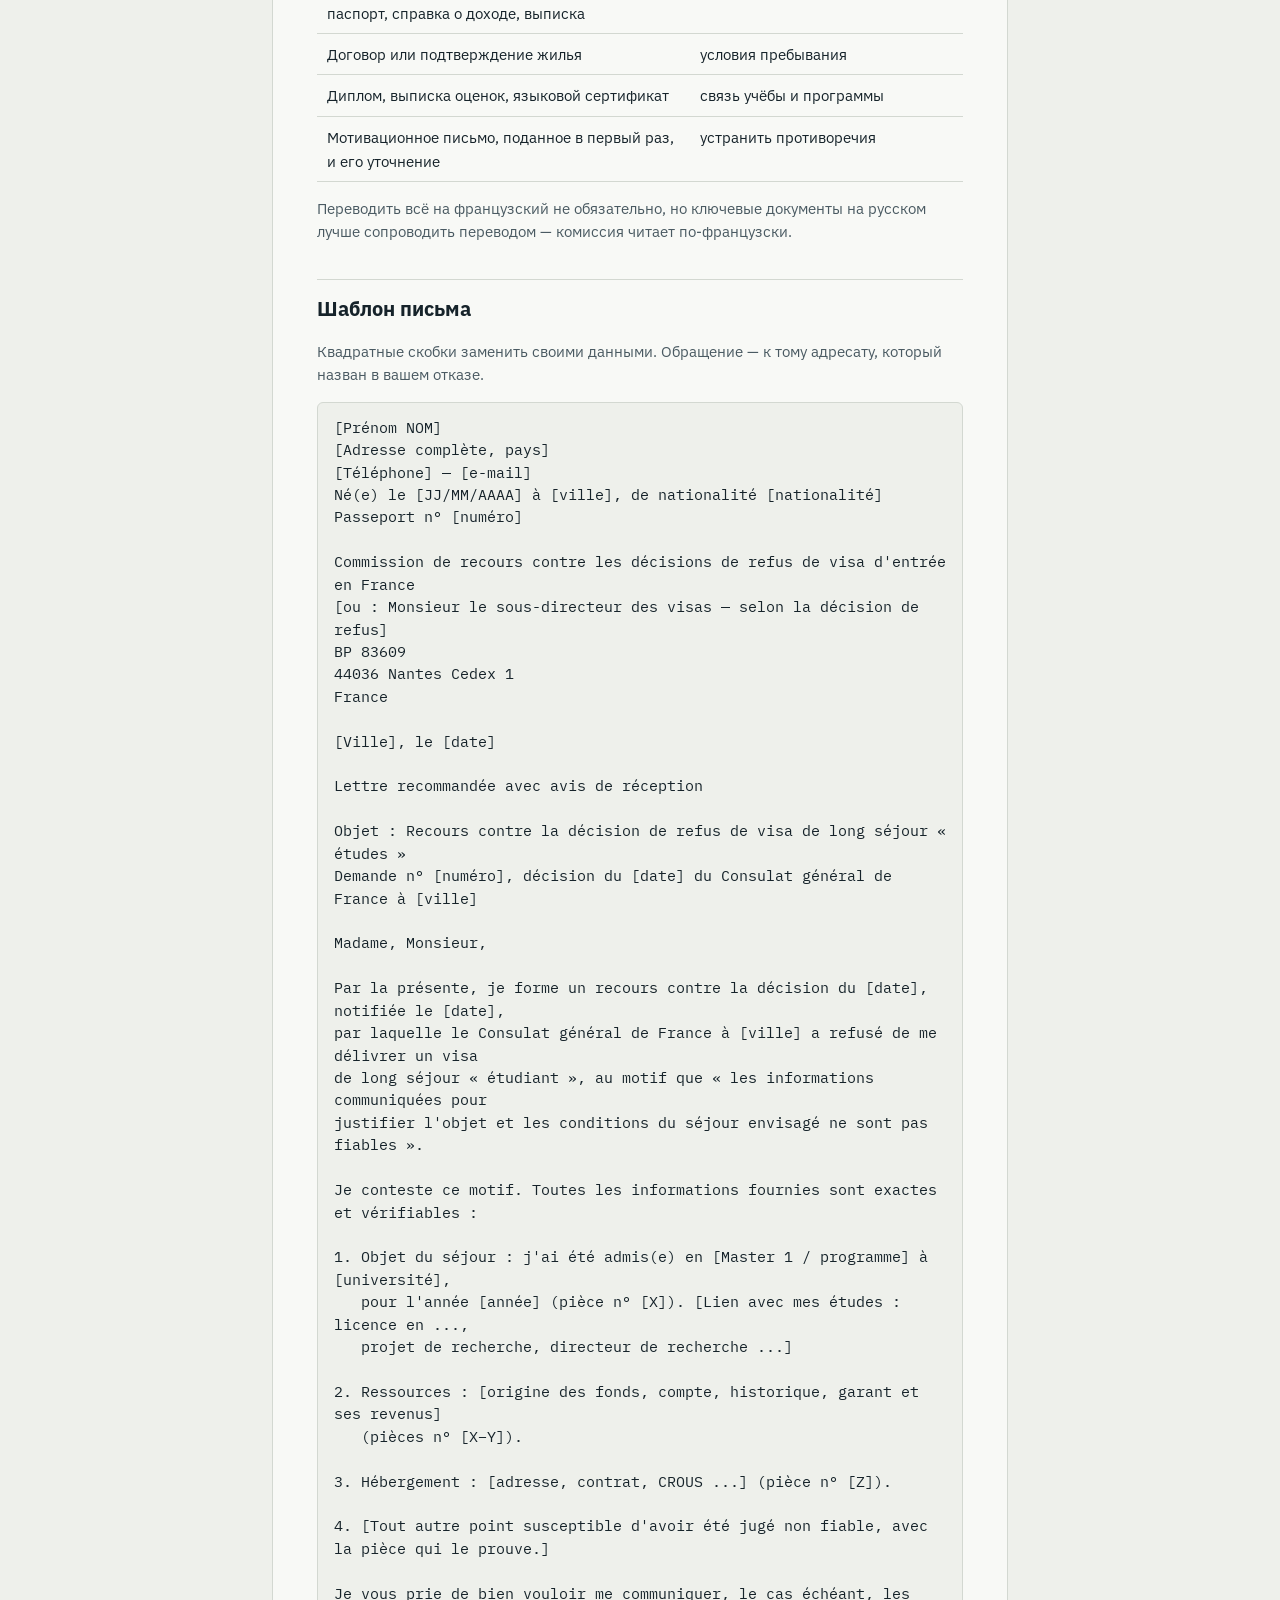
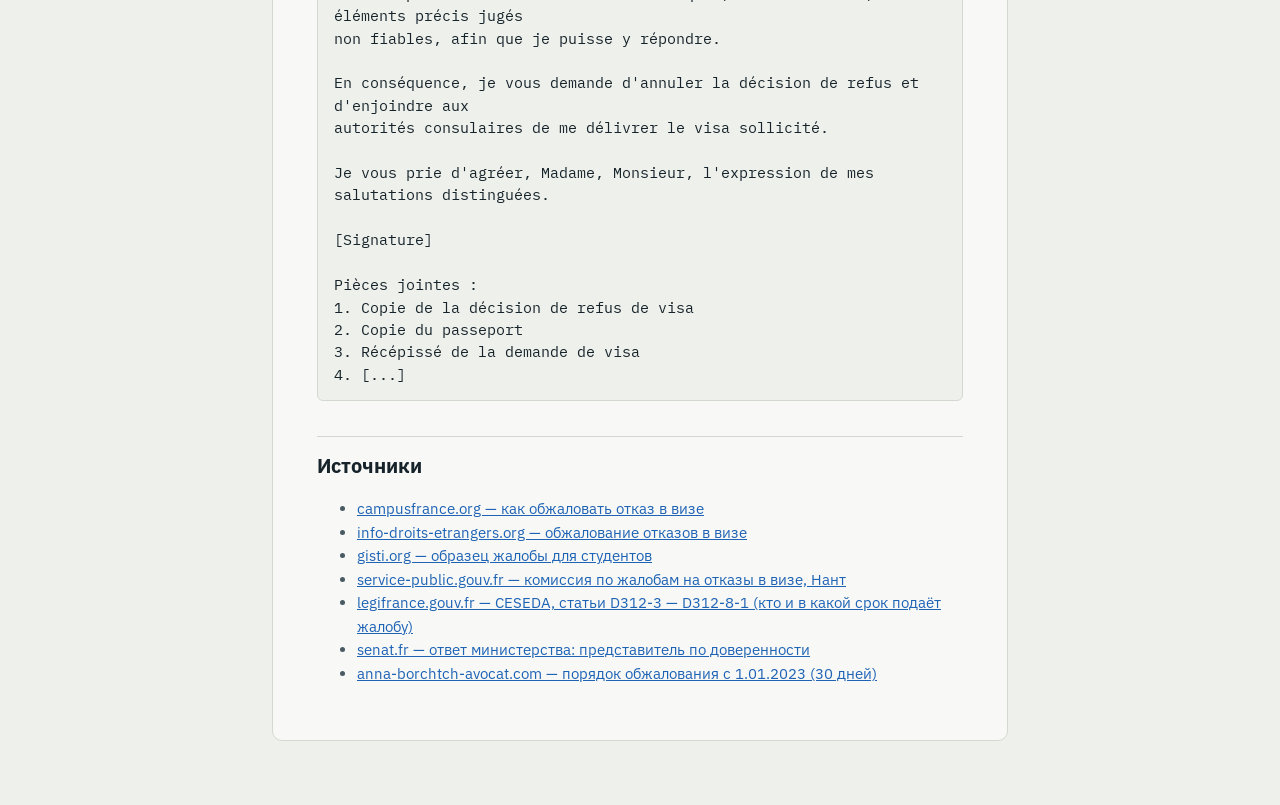
==== commit f0522e4c: "visa-refusal-appeal: без непроверенного утверждения про скан подписи Co-Authored-By: Claude Opus 5.5" ====
--- a/life/france/visa-refusal-appeal/index.html
+++ b/life/france/visa-refusal-appeal/index.html
@@ -165,8 +165,8 @@
     тогда у него есть и собственный интерес, и жалоба не отпадёт из-за оформления доверенности.</li>
 </ul>
 <p class="muted">Жалобу без доверенности и без доказанного интереса комиссия может отклонить не
-рассматривая, а срок уже не вернуть. Проще всего — чтобы студент подписал само письмо (скан подписи
-не годится, нужна подпись на бумаге или доверенность).</p>
+рассматривая, а срок уже не вернуть. Проще всего — чтобы студент подписал само письмо; годится ли
+скан подписи или доверенности, источники не говорят — надёжнее оригинал.</p>
 
 <h2>Что приложить</h2>
 <div class="table-wrap">
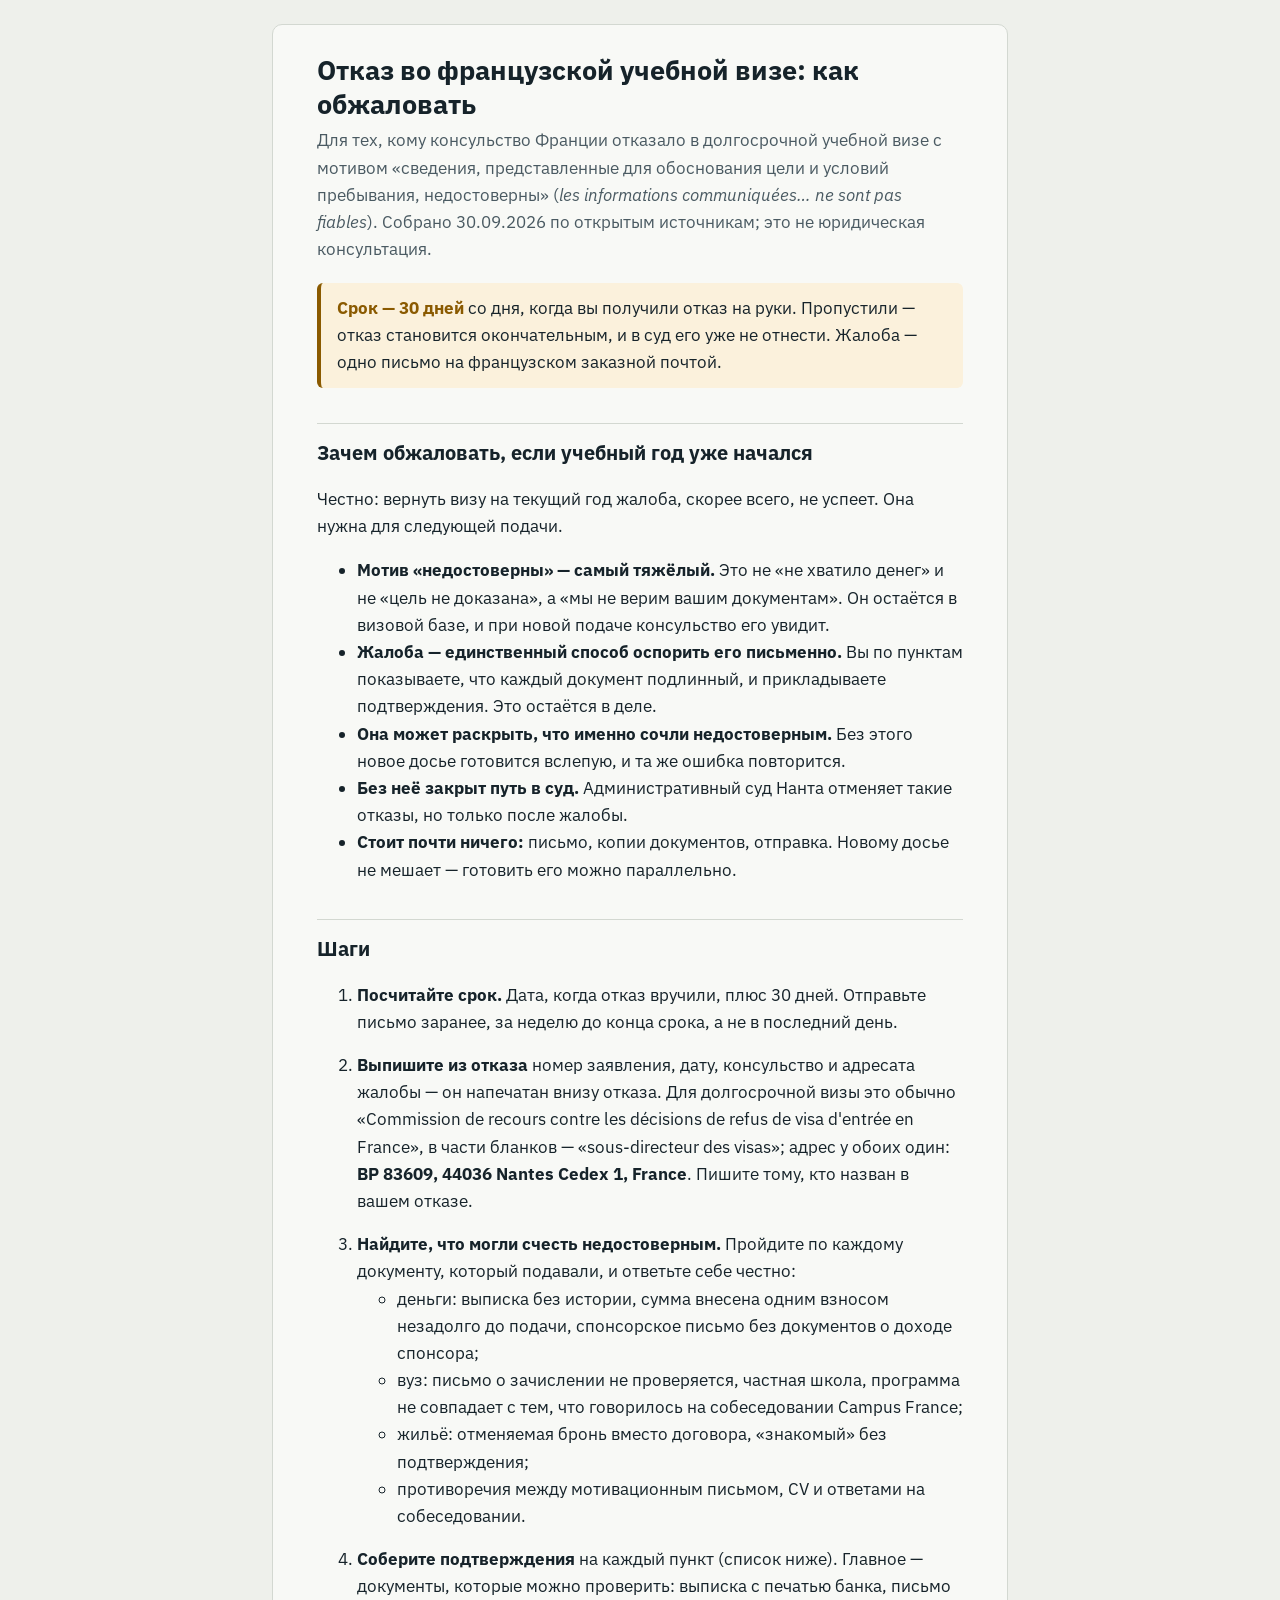
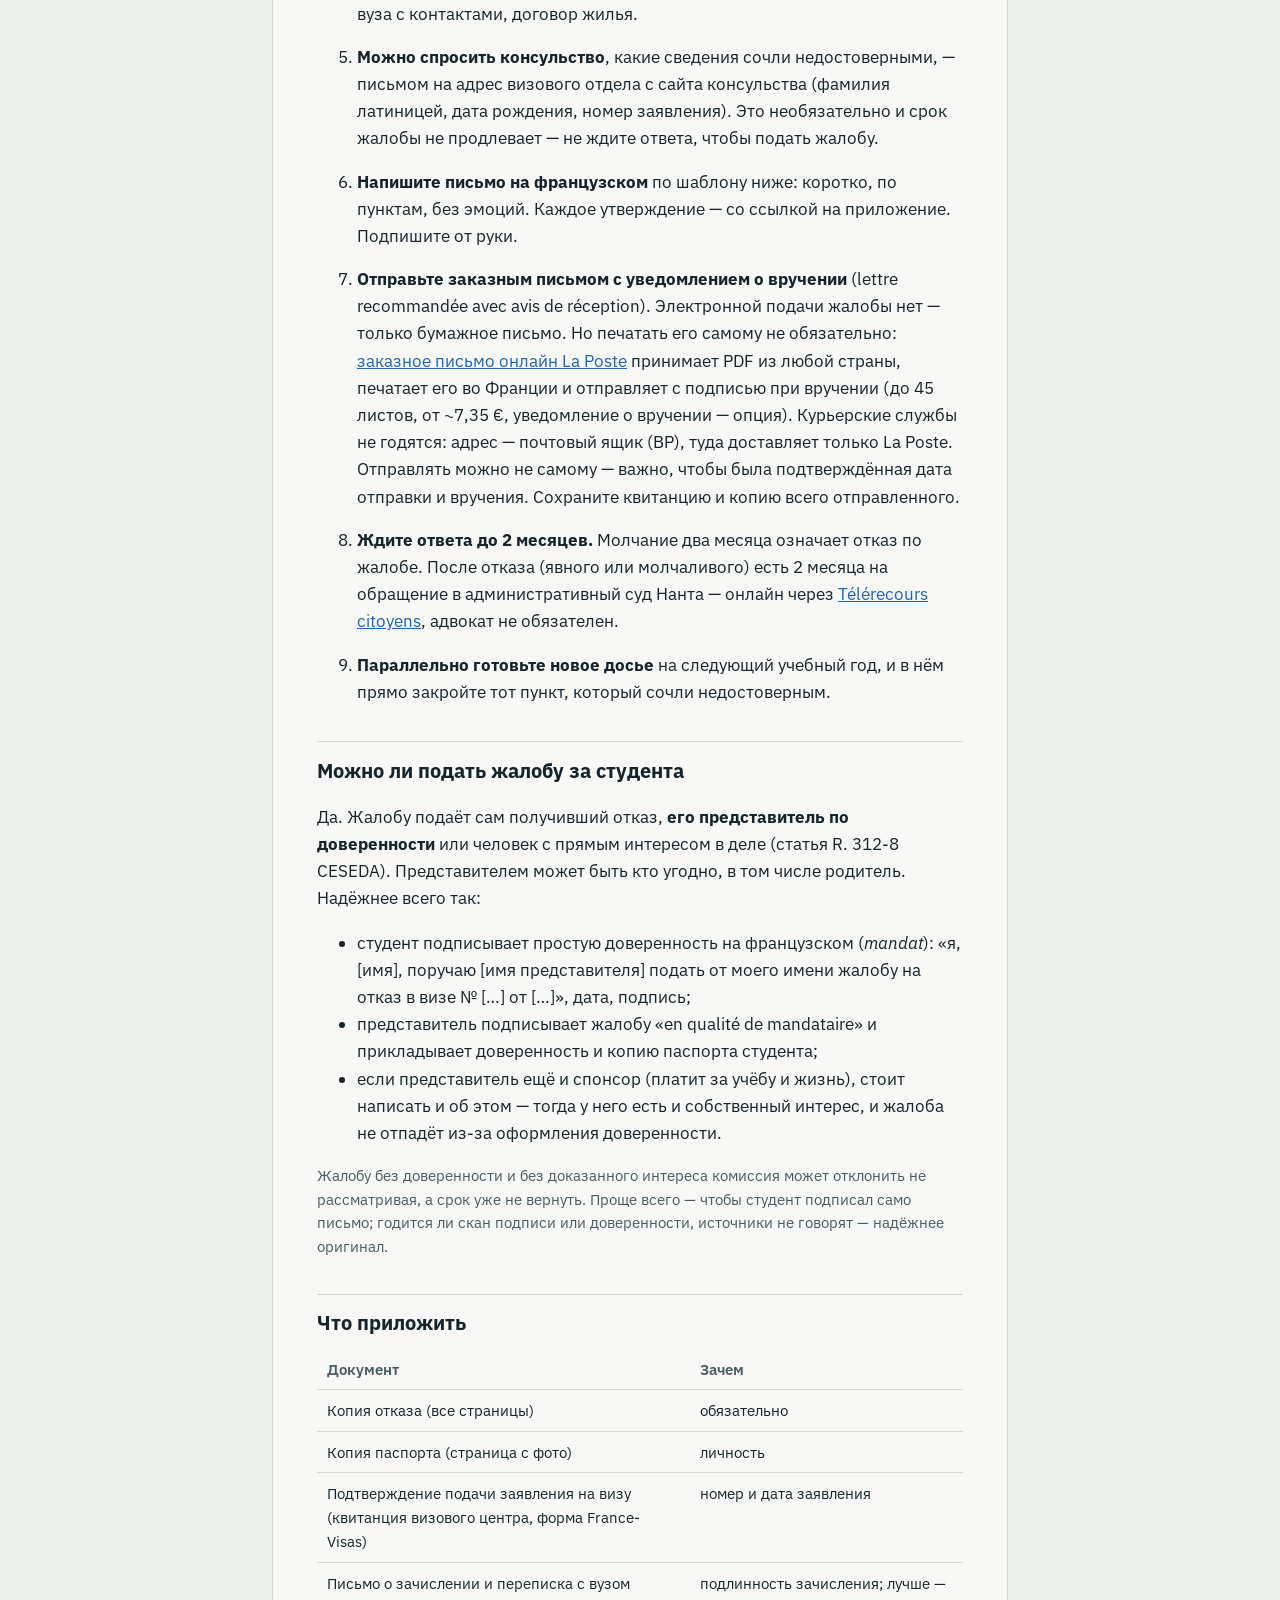
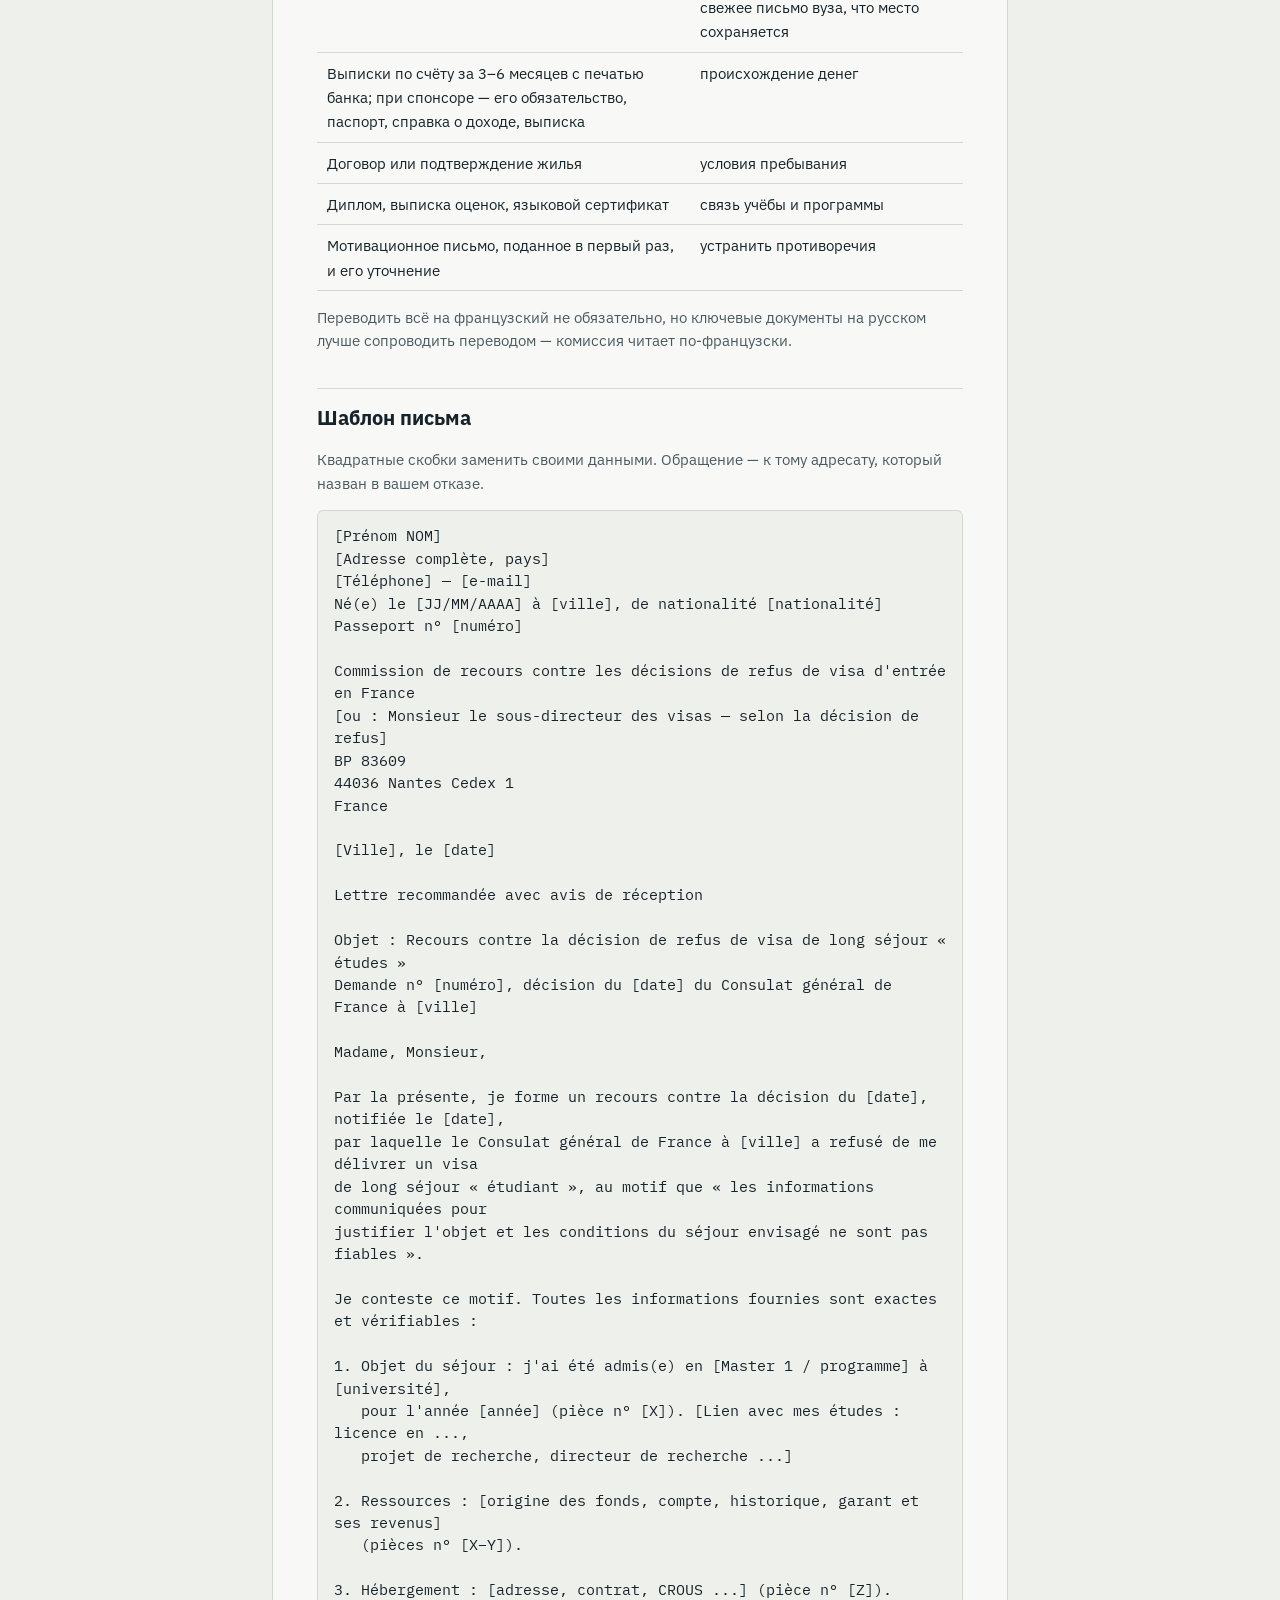
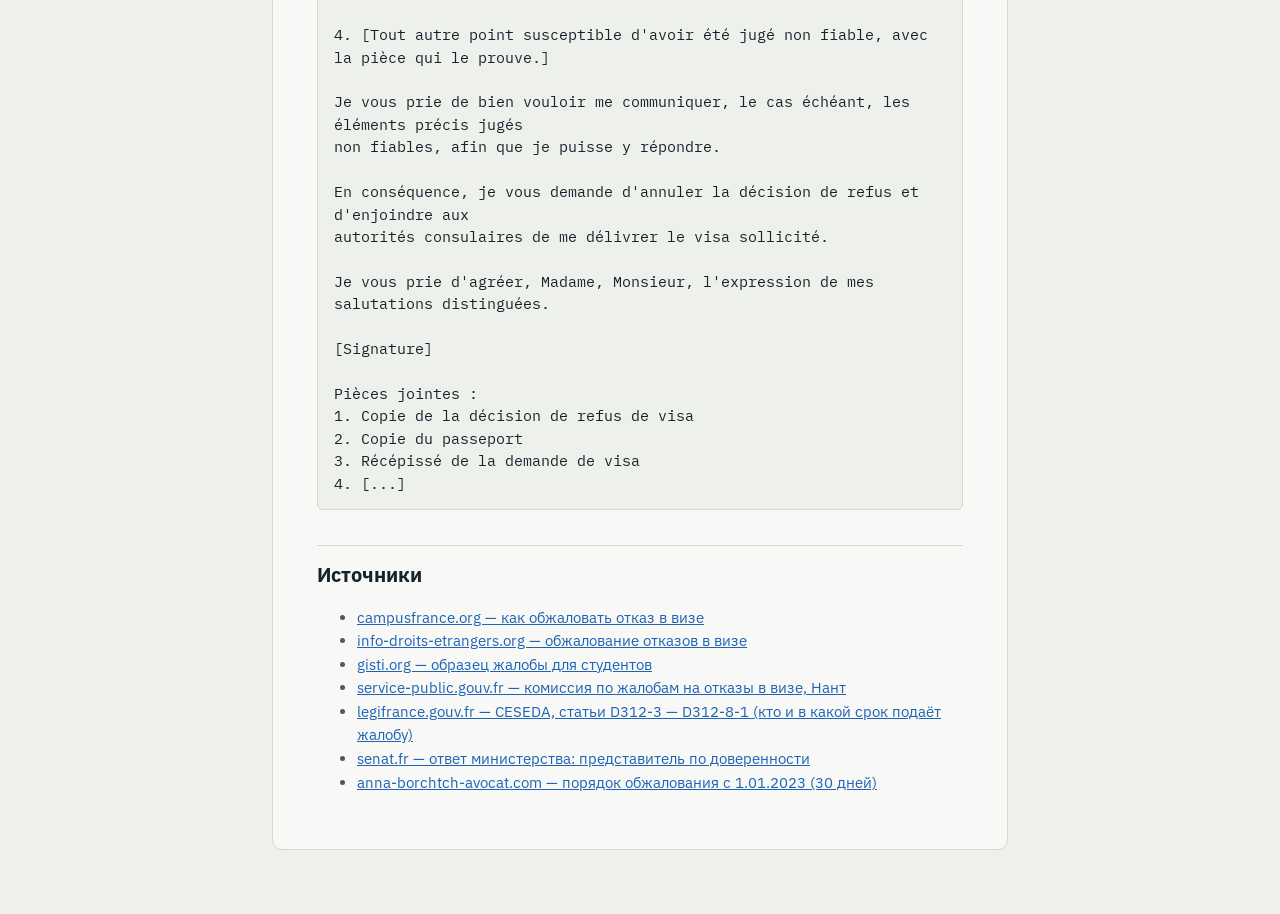
==== commit 0ea7c519: "Жалоба на отказ в визе: онлайн-заказное La Poste, курьер к BP не доставляет Co-Authored-By: Claude O" ====
--- a/life/france/visa-refusal-appeal/index.html
+++ b/life/france/visa-refusal-appeal/index.html
@@ -142,9 +142,13 @@
   <li><b>Напишите письмо на французском</b> по шаблону ниже: коротко, по пунктам, без эмоций.
     Каждое утверждение — со ссылкой на приложение. Подпишите от руки.</li>
   <li><b>Отправьте заказным письмом с уведомлением о вручении</b> (lettre recommandée avec avis
-    de réception) или курьерской службой с отслеживанием. Отправлять можно из любой страны и
-    не обязательно самому — важно, чтобы была подтверждённая дата отправки и вручения. Сохраните
-    квитанцию и копию всего отправленного.</li>
+    de réception). Электронной подачи жалобы нет — только бумажное письмо. Но печатать его самому не
+    обязательно: <a href="https://www.laposte.fr/lettre-recommandee-en-ligne">заказное письмо онлайн
+    La Poste</a> принимает PDF из любой страны, печатает его во Франции и отправляет с подписью при
+    вручении (до 45 листов, от ~7,35 €, уведомление о вручении — опция). Курьерские службы не
+    годятся: адрес — почтовый ящик (BP), туда доставляет только La Poste. Отправлять можно не
+    самому — важно, чтобы была подтверждённая дата отправки и вручения. Сохраните квитанцию и
+    копию всего отправленного.</li>
   <li><b>Ждите ответа до 2 месяцев.</b> Молчание два месяца означает отказ по жалобе. После
     отказа (явного или молчаливого) есть 2 месяца на обращение в административный суд Нанта —
     онлайн через <a href="https://citoyens.telerecours.fr/">Télérecours citoyens</a>, адвокат не обязателен.</li>
